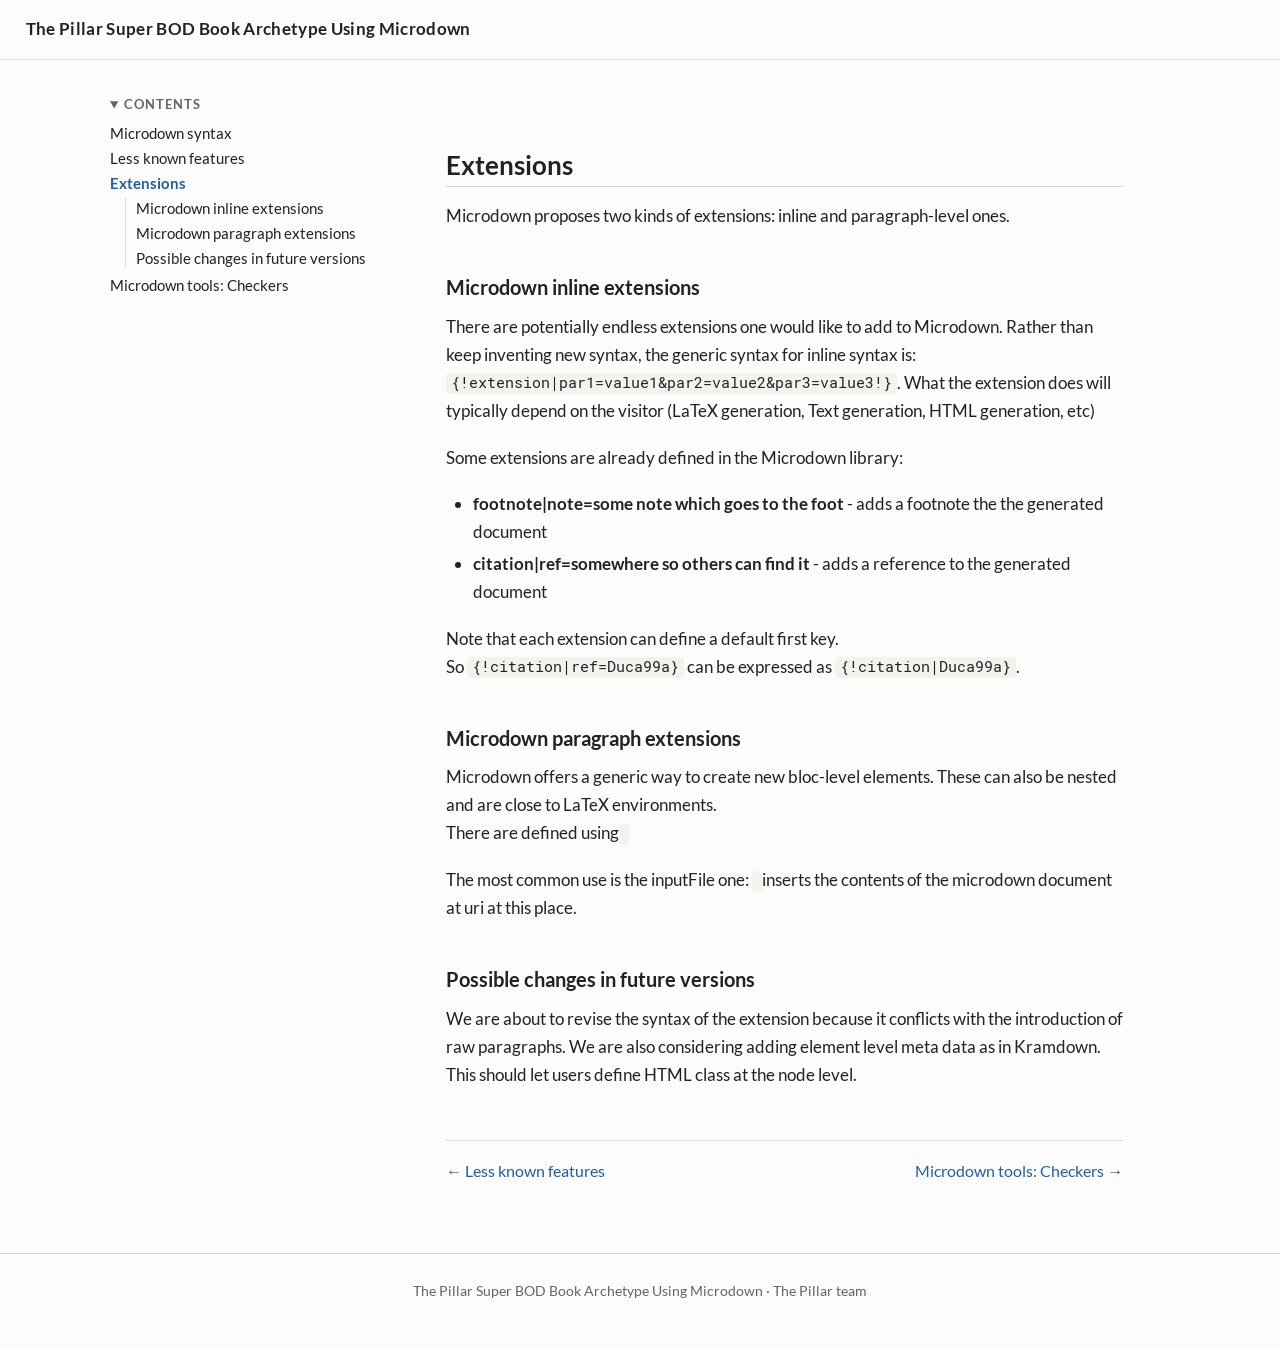
==== _result/site/extensions.html @ 478bfcb7 "first version" ====
<!DOCTYPE html>
<html lang="en">
<head>
  <meta charset="utf-8">
  <meta name="viewport" content="width=device-width, initial-scale=1">
  <title>Extensions</title>
  <meta name="description" content="">
  <meta name="author" content="The Pillar team">
  <link rel="stylesheet" href="_support/html/css/book.css">
</head>
<body>
  <a class="skip-link" href="#content">Skip to the text</a>

  <header class="site-header">
    <a class="site-name" href="index.html">The Pillar Super BOD Book Archetype Using Microdown</a>
  </header>

  <div class="layout">

    <nav class="toc" aria-label="Table of contents">
      <details open>
        <summary>Contents</summary>
        <ol>
          
          <li>
            <a href="microdown-syntax.html">Microdown syntax</a>
            
          </li>
          
          <li>
            <a href="less-known-features.html">Less known features</a>
            
          </li>
          
          <li class="current">
            <a href="extensions.html" aria-current="page">Extensions</a>
            
            <ol>
              
              <li><a href="#microdown-inline-extensions">Microdown inline extensions</a></li>
              
              <li><a href="#microdown-paragraph-extensions">Microdown paragraph extensions</a></li>
              
              <li><a href="#possible-changes-in-future-versions">Possible changes in future versions</a></li>
              
            </ol>
            
          </li>
          
          <li>
            <a href="microdown-tools-checkers.html">Microdown tools: Checkers</a>
            
          </li>
          
        </ol>
      </details>
    </nav>


    <main id="content" class="page">
      

<h2 id="extensions">Extensions</h2>
<p>Microdown proposes two kinds of extensions: inline and paragraph-level ones.</p>

<h3 id="microdown-inline-extensions">Microdown inline extensions</h3>
<p>There are potentially endless extensions one would like to add to Microdown. Rather than keep inventing new syntax, the generic syntax for inline syntax is:<br><code>{!extension|par1=value1&par2=value2&par3=value3!}</code>. What the extension does will typically depend on the visitor (LaTeX generation, Text generation, HTML generation, etc)</p>

<p>Some extensions are already defined in the Microdown library:</p>

<ul>
<li><strong>footnote|note=some note which goes to the foot</strong>  - adds a footnote the the generated document</li>
<li><strong>citation|ref=somewhere so others can find it</strong> - adds a reference to the generated document</li>
</ul>
<p>Note that each extension can define a default first key.<br>So <code>{!citation|ref=Duca99a}</code> can be expressed as <code>{!citation|Duca99a}</code>.</p>

<h3 id="microdown-paragraph-extensions">Microdown paragraph extensions</h3>
<p>Microdown offers a generic way to create new bloc-level elements. These can also be nested<br>and are close to LaTeX environments.<br>There are defined using <code><!tag|key1=value1&key2=value2!></code></p>

<p>The most common use is the inputFile one: <code><!inputFile|path=uri!></code> inserts the contents of the microdown document at uri at this place.</p>

<h3 id="possible-changes-in-future-versions">Possible changes in future versions</h3>
<p>We are about to revise the syntax of the extension because it conflicts with the introduction of raw paragraphs. We are also considering adding element level meta data as in Kramdown. This should let users define HTML class at the node level.</p>

      <nav class="pager" aria-label="Chapters">
        <a class="previous" rel="prev" href="less-known-features.html">← Less known features</a>
        <a class="next" rel="next" href="microdown-tools-checkers.html">Microdown tools: Checkers →</a>
      </nav>
    </main>
  </div>

  <footer class="site-footer">
    <p>The Pillar Super BOD Book Archetype Using Microdown · The Pillar team</p>
  </footer>
</body>
</html>
---- _result/site/_support/html/css/book.css ----
/* book.css: a plain stylesheet for reading technical books.
   No JavaScript, no external resources: the fonts come from ../fonts.
   Used by _support/templates/html/plain.mustache. */

/* ---------- Fonts (local) ---------- */

@font-face {
  font-family: "Lato";
  src: url("../fonts/Lato-Regular.woff2") format("woff2"),
       url("../fonts/Lato-Regular.ttf") format("truetype");
  font-weight: 400;
  font-style: normal;
  font-display: swap;
}

@font-face {
  font-family: "Lato";
  src: url("../fonts/Lato-Bold.woff2") format("woff2"),
       url("../fonts/Lato-Bold.ttf") format("truetype");
  font-weight: 700;
  font-style: normal;
  font-display: swap;
}

@font-face {
  font-family: "Roboto Mono";
  src: url("../fonts/RobotoMono-Regular.ttf") format("truetype");
  font-weight: 400;
  font-style: normal;
  font-display: swap;
}

@font-face {
  font-family: "Roboto Mono";
  src: url("../fonts/RobotoMono-Medium.ttf") format("truetype");
  font-weight: 600;
  font-style: normal;
  font-display: swap;
}

/* ---------- Colors (light, then dark) ---------- */

:root {
  --text: #1f2328;
  --muted: #5d6670;
  --background: #fdfcfa;
  --surface: #f3f1ec;
  --border: #dedad2;
  --accent: #1d5fa8;
  --accent-visited: #6b4aa0;
  --code-background: #f4f2ed;
  --note: #1d5fa8;
  --important: #b5521b;
  --warning: #a32d2d;
  --tip: #2f7d4a;

  --measure: 72ch;
  --toc-width: 17rem;
  --body-font: "Lato", "Helvetica Neue", Arial, sans-serif;
  --code-font: "Roboto Mono", "SF Mono", Menlo, Consolas, monospace;
}

@media (prefers-color-scheme: dark) {
  :root {
    --text: #e3e1dc;
    --muted: #a19d95;
    --background: #1b1c1e;
    --surface: #242528;
    --border: #3a3b3f;
    --accent: #7fb2ec;
    --accent-visited: #b9a0e3;
    --code-background: #232427;
    --note: #7fb2ec;
    --important: #e59a63;
    --warning: #ec8a8a;
    --tip: #7cc994;
  }
}

/* ---------- Page ---------- */

*,
*::before,
*::after {
  box-sizing: border-box;
}

html {
  font-size: 106.25%; /* 17px */
  -webkit-text-size-adjust: 100%;
  text-size-adjust: 100%;
}

body {
  margin: 0;
  background: var(--background);
  color: var(--text);
  font-family: var(--body-font);
  line-height: 1.65;
  font-kerning: normal;
  font-variant-ligatures: common-ligatures;
}

.skip-link {
  position: absolute;
  left: -999rem;
}

.skip-link:focus {
  left: 1rem;
  top: 1rem;
  padding: 0.5rem 1rem;
  background: var(--surface);
  z-index: 10;
}

.site-header {
  padding: 0.9rem 1.5rem;
  border-bottom: 1px solid var(--border);
}

.site-name {
  color: var(--text);
  font-weight: 700;
  letter-spacing: 0.02em;
  text-decoration: none;
}

.layout {
  display: grid;
  grid-template-columns: minmax(0, 1fr);
  max-width: calc(var(--measure) + var(--toc-width) + 6rem);
  margin: 0 auto;
}

.page {
  min-width: 0;
  max-width: var(--measure);
  padding: 1.5rem 1.25rem 4rem;
}

.site-footer {
  padding: 1.5rem;
  border-top: 1px solid var(--border);
  color: var(--muted);
  font-size: 0.85rem;
  text-align: center;
}

/* ---------- Table of contents ---------- */

.toc {
  padding: 1rem 1.25rem 0;
  font-size: 0.9rem;
}

.toc summary {
  cursor: pointer;
  color: var(--muted);
  font-size: 0.75rem;
  font-weight: 700;
  letter-spacing: 0.08em;
  text-transform: uppercase;
}

.toc ol {
  list-style: none;
  margin: 0.5rem 0 0;
  padding: 0;
}

.toc ol ol {
  margin: 0.2rem 0 0.4rem 0.9rem;
  padding-left: 0.6rem;
  border-left: 1px solid var(--border);
}

.toc li {
  margin: 0.25rem 0;
  line-height: 1.35;
}

.toc a {
  color: var(--text);
  text-decoration: none;
}

.toc a:hover {
  color: var(--accent);
}

/* The chapter of the page (site.mustache marks it). */
.toc .current > a {
  color: var(--accent);
  font-weight: 700;
}

/* ---------- Previous / next chapter (site.mustache) ---------- */

.pager {
  display: flex;
  justify-content: space-between;
  gap: 1rem;
  margin-top: 3rem;
  padding-top: 1rem;
  border-top: 1px solid var(--border);
  font-size: 0.95rem;
}

.pager a {
  text-decoration: none;
}

.pager .next {
  margin-left: auto;
  text-align: right;
}

/* A page without contents: the text is centered. */
.layout:not(:has(.toc)) .page {
  margin-inline: auto;
}

/* Wide screens: the contents sit in a sticky column on the left. */
@media (min-width: 64rem) {
  .layout:has(.toc) {
    grid-template-columns: var(--toc-width) minmax(0, 1fr);
    column-gap: 3rem;
  }

  .toc {
    position: sticky;
    top: 0;
    align-self: start;
    max-height: 100vh;
    overflow-y: auto;
    padding: 2rem 0 2rem 1.5rem;
  }

  .page {
    padding-top: 2rem;
  }
}

/* ---------- Text ---------- */

h1,
h2,
h3,
h4,
h5,
h6 {
  line-height: 1.25;
  font-weight: 700;
  margin: 2.2em 0 0.6em;
  scroll-margin-top: 1rem;
}

/* The chapter title: set by plain.mustache, or the first heading of a page
   written with the element templates (header.mustache gives it a level-N class). */
.chapter-title,
.page > h1:first-child,
.page > .heading:first-child {
  border-bottom: 0;
  margin-top: 0.5rem;
  font-size: 2.2rem;
  letter-spacing: -0.01em;
}

h1 { font-size: 2rem; }
h2 { font-size: 1.5rem; padding-bottom: 0.25rem; border-bottom: 1px solid var(--border); }
h3 { font-size: 1.2rem; }
h4 { font-size: 1.05rem; }
h5,
h6 { font-size: 1rem; color: var(--muted); }

p,
ul,
ol,
dl,
table,
figure,
pre,
blockquote {
  margin: 0 0 1.1rem;
}

.page ul,
.page ol {
  padding-left: 1.6rem;
}

li > ul,
li > ol {
  margin-bottom: 0;
}

li + li {
  margin-top: 0.2rem;
}

a {
  color: var(--accent);
  text-decoration-thickness: 1px;
  text-underline-offset: 0.15em;
}

a:visited {
  color: var(--accent-visited);
}

strong {
  font-weight: 700;
}

strike,
del {
  color: var(--muted);
}

hr {
  margin: 2.5rem 0;
  border: 0;
  border-top: 1px solid var(--border);
}

/* ---------- Code ---------- */

code,
kbd,
samp,
pre {
  font-family: var(--code-font);
  font-size: 0.86em;
}

:not(pre) > code {
  padding: 0.1em 0.35em;
  border-radius: 4px;
  background: var(--code-background);
  overflow-wrap: break-word;
}

pre {
  padding: 0.9rem 1.1rem;
  border: 1px solid var(--border);
  border-left: 3px solid var(--accent);
  border-radius: 4px;
  background: var(--code-background);
  line-height: 1.5;
  overflow-x: auto;
  tab-size: 4;
}

pre code {
  padding: 0;
  font-size: inherit;
  background: none;
  white-space: pre;
}

/* Code blocks written by codeBlock.mustache: <figure class="code"> around the pre, with an optional caption. */
figure.code {
  margin: 0 0 1.1rem;
  text-align: left;
}

figure.code pre {
  margin: 0;
}

figure.code figcaption {
  margin-top: 0.35rem;
  text-align: left;
}

/* ---------- Figures and tables ---------- */

figure {
  margin: 1.8rem 0;
  text-align: center;
}

figure img,
.page img {
  max-width: 100%;
  height: auto;
}

figcaption {
  display: block;
  margin-top: 0.5rem;
  color: var(--muted);
  font-size: 0.9rem;
}

table {
  display: block;
  max-width: 100%;
  overflow-x: auto;
  border-collapse: collapse;
  font-size: 0.92rem;
}

th,
td {
  padding: 0.45rem 0.8rem;
  border: 1px solid var(--border);
  text-align: left;
  vertical-align: top;
}

th {
  background: var(--surface);
  font-weight: 700;
}

/* ---------- Quotes and annotated paragraphs ---------- */

blockquote,
.page > q {
  display: block;
  margin: 1.5rem 0;
  padding: 0.2rem 1.1rem;
  border-left: 3px solid var(--border);
  color: var(--muted);
}

.page q::before,
.page q::after {
  content: none;
}

/* Annotated paragraphs (!!note, !!important, ...) are written as <q id="label">. */
q[id] {
  display: block;
  margin: 1.5rem 0;
  padding: 0.8rem 1.1rem;
  border-left: 4px solid var(--note);
  border-radius: 0 4px 4px 0;
  background: var(--surface);
  color: var(--text);
}

q[id]::before {
  content: attr(id);
  display: block;
  margin-bottom: 0.3rem;
  color: var(--note);
  font-size: 0.75rem;
  font-weight: 700;
  letter-spacing: 0.08em;
  text-transform: uppercase;
}

q[id="important"] { border-left-color: var(--important); }
q[id="important"]::before { color: var(--important); }
q[id="warning"],
q[id="caution"] { border-left-color: var(--warning); }
q[id="warning"]::before,
q[id="caution"]::before { color: var(--warning); }
q[id="tip"] { border-left-color: var(--tip); }
q[id="tip"]::before { color: var(--tip); }

/* ---------- Print ---------- */

@media print {
  :root {
    --text: #000;
    --muted: #444;
    --background: #fff;
    --surface: #f2f2f2;
    --border: #bbb;
    --code-background: #f5f5f5;
  }

  html {
    font-size: 11pt;
  }

  .site-header,
  .toc,
  .site-footer,
  .skip-link {
    display: none;
  }

  .layout {
    display: block;
    max-width: none;
  }

  .page {
    max-width: none;
    padding: 0;
  }

  a {
    color: inherit;
    text-decoration: none;
  }

  pre,
  figure,
  table,
  q[id] {
    break-inside: avoid;
  }

  h1,
  h2,
  h3,
  h4 {
    break-after: avoid;
  }

  pre {
    white-space: pre-wrap;
  }
}
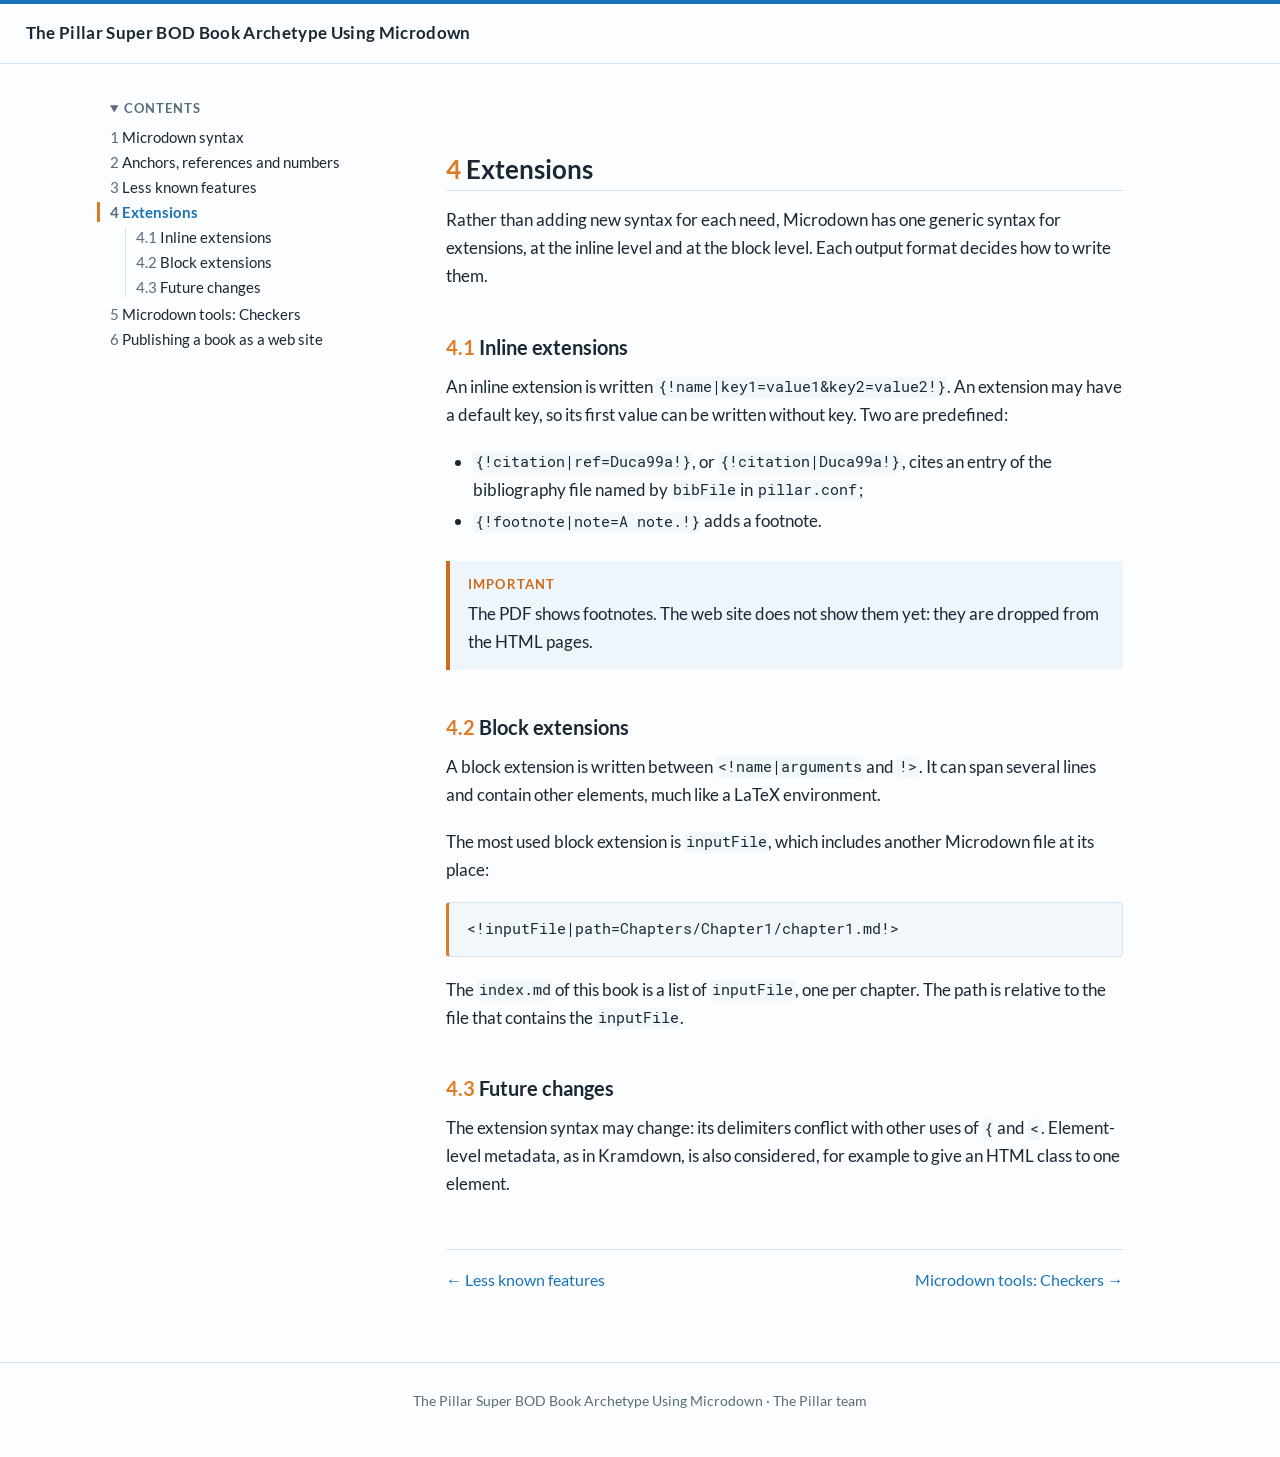
==== commit 13e56417: "archiving for now" ====
--- a/_result/site/extensions.html
+++ b/_result/site/extensions.html
@@ -1,5 +1,5 @@
 <!DOCTYPE html>
-<html lang="en">
+<html lang="en" data-palette="sky">
 <head>
   <meta charset="utf-8">
   <meta name="viewport" content="width=device-width, initial-scale=1">
@@ -23,32 +23,42 @@
         <ol>
           
           <li>
-            <a href="microdown-syntax.html">Microdown syntax</a>
+            <a href="chapSyntax.html"><span class="number">1</span> Microdown syntax</a>
             
           </li>
           
           <li>
-            <a href="less-known-features.html">Less known features</a>
+            <a href="chapReferences.html"><span class="number">2</span> Anchors, references and numbers</a>
+            
+          </li>
+          
+          <li>
+            <a href="less-known-features.html"><span class="number">3</span> Less known features</a>
             
           </li>
           
           <li class="current">
-            <a href="extensions.html" aria-current="page">Extensions</a>
+            <a href="extensions.html" aria-current="page"><span class="number">4</span> Extensions</a>
             
             <ol>
               
-              <li><a href="#microdown-inline-extensions">Microdown inline extensions</a></li>
+              <li><a href="#secInlineExtensions"><span class="number">4.1</span> Inline extensions</a></li>
               
-              <li><a href="#microdown-paragraph-extensions">Microdown paragraph extensions</a></li>
+              <li><a href="#block-extensions"><span class="number">4.2</span> Block extensions</a></li>
               
-              <li><a href="#possible-changes-in-future-versions">Possible changes in future versions</a></li>
+              <li><a href="#future-changes"><span class="number">4.3</span> Future changes</a></li>
               
             </ol>
             
           </li>
           
           <li>
-            <a href="microdown-tools-checkers.html">Microdown tools: Checkers</a>
+            <a href="chapCheckers.html"><span class="number">5</span> Microdown tools: Checkers</a>
+            
+          </li>
+          
+          <li>
+            <a href="chapSite.html"><span class="number">6</span> Publishing a book as a web site</a>
             
           </li>
           
@@ -60,31 +70,39 @@
     <main id="content" class="page">
       
 
-<h2 id="extensions">Extensions</h2>
-<p>Microdown proposes two kinds of extensions: inline and paragraph-level ones.</p>
+<h2 id="extensions"><span class="number">4</span> Extensions</h2>
+<p>Rather than adding new syntax for each need, Microdown has one generic syntax for extensions,
+at the inline level and at the block level.
+Each output format decides how to write them.</p>
 
-<h3 id="microdown-inline-extensions">Microdown inline extensions</h3>
-<p>There are potentially endless extensions one would like to add to Microdown. Rather than keep inventing new syntax, the generic syntax for inline syntax is:<br><code>{!extension|par1=value1&par2=value2&par3=value3!}</code>. What the extension does will typically depend on the visitor (LaTeX generation, Text generation, HTML generation, etc)</p>
-
-<p>Some extensions are already defined in the Microdown library:</p>
+<h3><span class="number">4.1</span> Inline extensions</h3><a id="secInlineExtensions"></a>
+<p>An inline extension is written <code>{!name|key1=value1&amp;key2=value2!}</code>.
+An extension may have a default key, so its first value can be written without key.
+Two are predefined:</p>
 
 <ul>
-<li><strong>footnote|note=some note which goes to the foot</strong>  - adds a footnote the the generated document</li>
-<li><strong>citation|ref=somewhere so others can find it</strong> - adds a reference to the generated document</li>
+<li><code>{!citation|ref=Duca99a!}</code>, or <code>{!citation|Duca99a!}</code>, cites an entry of the bibliography file named by <code>bibFile</code> in <code>pillar.conf</code>;</li>
+<li><code>{!footnote|note=A note.!}</code> adds a footnote.</li>
 </ul>
-<p>Note that each extension can define a default first key.<br>So <code>{!citation|ref=Duca99a}</code> can be expressed as <code>{!citation|Duca99a}</code>.</p>
+<q id="important">The PDF shows footnotes. The web site does not show them yet: they are dropped from the HTML pages.</q>
+<h3 id="block-extensions"><span class="number">4.2</span> Block extensions</h3>
+<p>A block extension is written between <code>&lt;!name|arguments</code> and <code>!&gt;</code>.
+It can span several lines and contain other elements, much like a LaTeX environment.</p>
 
-<h3 id="microdown-paragraph-extensions">Microdown paragraph extensions</h3>
-<p>Microdown offers a generic way to create new bloc-level elements. These can also be nested<br>and are close to LaTeX environments.<br>There are defined using <code><!tag|key1=value1&key2=value2!></code></p>
+<p>The most used block extension is <code>inputFile</code>, which includes another Microdown file at its place:</p>
 
-<p>The most common use is the inputFile one: <code><!inputFile|path=uri!></code> inserts the contents of the microdown document at uri at this place.</p>
+<pre><code>&lt;!inputFile|path=Chapters/Chapter1/chapter1.md!&gt;</code></pre>
 
-<h3 id="possible-changes-in-future-versions">Possible changes in future versions</h3>
-<p>We are about to revise the syntax of the extension because it conflicts with the introduction of raw paragraphs. We are also considering adding element level meta data as in Kramdown. This should let users define HTML class at the node level.</p>
+<p>The <code>index.md</code> of this book is a list of <code>inputFile</code>, one per chapter.
+The path is relative to the file that contains the <code>inputFile</code>.</p>
+
+<h3 id="future-changes"><span class="number">4.3</span> Future changes</h3>
+<p>The extension syntax may change: its delimiters conflict with other uses of <code>{</code> and <code>&lt;</code>.
+Element-level metadata, as in Kramdown, is also considered, for example to give an HTML class to one element.</p>
 
       <nav class="pager" aria-label="Chapters">
         <a class="previous" rel="prev" href="less-known-features.html">← Less known features</a>
-        <a class="next" rel="next" href="microdown-tools-checkers.html">Microdown tools: Checkers →</a>
+        <a class="next" rel="next" href="chapCheckers.html">Microdown tools: Checkers →</a>
       </nav>
     </main>
   </div>
--- a/_result/site/_support/html/css/book.css
+++ b/_result/site/_support/html/css/book.css
@@ -38,9 +38,54 @@
   font-display: swap;
 }
 
-/* ---------- Colors (light, then dark) ---------- */
+/* ---------- Colors ----------
+   Palettes: sky (default: light blue, orange highlights), sunset (orange, blue highlights), classic.
+   Each has a light and a dark variant. site.mustache writes the choice of pillar.conf on <html>:
+     data-palette="sky|sunset|classic"   (missing or empty: sky)
+     data-theme="light|dark"            (missing or empty: follow the reader's system)
+   --accent colors links and the current chapter; --highlight marks code, the current chapter and numbers. */
 
 :root {
+  color-scheme: light;
+
+  /* sky, light */
+  --text: #1b2733;
+  --muted: #5a6b7c;
+  --background: #fbfdff;
+  --surface: #eef5fb;
+  --border: #d5e3ee;
+  --accent: #1a73b8;
+  --accent-visited: #5b55b0;
+  --highlight: #e07b24;
+  --code-background: #f2f7fb;
+  --note: #1a73b8;
+  --important: #d06a17;
+  --warning: #c0392b;
+  --tip: #23845a;
+
+  --measure: 72ch;
+  --toc-width: 17rem;
+  --body-font: "Lato", "Helvetica Neue", Arial, sans-serif;
+  --code-font: "Roboto Mono", "SF Mono", Menlo, Consolas, monospace;
+}
+
+:root[data-palette="sunset"] {
+  --text: #2a2017;
+  --muted: #6f5f50;
+  --background: #fffaf4;
+  --surface: #fbeee1;
+  --border: #eddac6;
+  --accent: #b9570c;
+  --accent-visited: #8a4a8f;
+  --highlight: #2b86c8;
+  --code-background: #fcf4ea;
+  --note: #2b86c8;
+  --important: #b9570c;
+  --warning: #b3302a;
+  --tip: #2f7d4a;
+}
+
+:root[data-palette="classic"] {
   --text: #1f2328;
   --muted: #5d6670;
   --background: #fdfcfa;
@@ -48,20 +93,51 @@
   --border: #dedad2;
   --accent: #1d5fa8;
   --accent-visited: #6b4aa0;
+  --highlight: #1d5fa8;
   --code-background: #f4f2ed;
   --note: #1d5fa8;
   --important: #b5521b;
   --warning: #a32d2d;
   --tip: #2f7d4a;
-
-  --measure: 72ch;
-  --toc-width: 17rem;
-  --body-font: "Lato", "Helvetica Neue", Arial, sans-serif;
-  --code-font: "Roboto Mono", "SF Mono", Menlo, Consolas, monospace;
-}
-
+}
+
+/* Dark variants: they apply when the system is dark (unless the book forces light),
+   and when the book forces dark. */
 @media (prefers-color-scheme: dark) {
-  :root {
+  :root:not([data-theme="light"]) {
+    color-scheme: dark;
+    --text: #dde7f0;
+    --muted: #93a6b8;
+    --background: #0f1923;
+    --surface: #17242f;
+    --border: #273848;
+    --accent: #7cc3f0;
+    --accent-visited: #b4b2f2;
+    --highlight: #f4a259;
+    --code-background: #13202a;
+    --note: #7cc3f0;
+    --important: #f4a259;
+    --warning: #f08a80;
+    --tip: #77cfa0;
+  }
+
+  :root[data-palette="sunset"]:not([data-theme="light"]) {
+    --text: #f0e6db;
+    --muted: #b5a391;
+    --background: #1c1611;
+    --surface: #271e17;
+    --border: #3b2f24;
+    --accent: #f6a560;
+    --accent-visited: #dba8de;
+    --highlight: #82c2ef;
+    --code-background: #221a14;
+    --note: #82c2ef;
+    --important: #f6a560;
+    --warning: #f08a80;
+    --tip: #7cc994;
+  }
+
+  :root[data-palette="classic"]:not([data-theme="light"]) {
     --text: #e3e1dc;
     --muted: #a19d95;
     --background: #1b1c1e;
@@ -69,12 +145,62 @@
     --border: #3a3b3f;
     --accent: #7fb2ec;
     --accent-visited: #b9a0e3;
+    --highlight: #7fb2ec;
     --code-background: #232427;
     --note: #7fb2ec;
     --important: #e59a63;
     --warning: #ec8a8a;
     --tip: #7cc994;
   }
+}
+
+:root[data-theme="dark"] {
+  color-scheme: dark;
+  --text: #dde7f0;
+  --muted: #93a6b8;
+  --background: #0f1923;
+  --surface: #17242f;
+  --border: #273848;
+  --accent: #7cc3f0;
+  --accent-visited: #b4b2f2;
+  --highlight: #f4a259;
+  --code-background: #13202a;
+  --note: #7cc3f0;
+  --important: #f4a259;
+  --warning: #f08a80;
+  --tip: #77cfa0;
+}
+
+:root[data-theme="dark"][data-palette="sunset"] {
+  --text: #f0e6db;
+  --muted: #b5a391;
+  --background: #1c1611;
+  --surface: #271e17;
+  --border: #3b2f24;
+  --accent: #f6a560;
+  --accent-visited: #dba8de;
+  --highlight: #82c2ef;
+  --code-background: #221a14;
+  --note: #82c2ef;
+  --important: #f6a560;
+  --warning: #f08a80;
+  --tip: #7cc994;
+}
+
+:root[data-theme="dark"][data-palette="classic"] {
+  --text: #e3e1dc;
+  --muted: #a19d95;
+  --background: #1b1c1e;
+  --surface: #242528;
+  --border: #3a3b3f;
+  --accent: #7fb2ec;
+  --accent-visited: #b9a0e3;
+  --highlight: #7fb2ec;
+  --code-background: #232427;
+  --note: #7fb2ec;
+  --important: #e59a63;
+  --warning: #ec8a8a;
+  --tip: #7cc994;
 }
 
 /* ---------- Page ---------- */
@@ -116,6 +242,7 @@
 
 .site-header {
   padding: 0.9rem 1.5rem;
+  border-top: 4px solid var(--accent);
   border-bottom: 1px solid var(--border);
 }
 
@@ -191,7 +318,29 @@
 
 /* The chapter of the page (site.mustache marks it). */
 .toc .current > a {
+  display: inline-block;
+  margin-left: -0.75rem;
+  padding-left: 0.55rem;
+  border-left: 3px solid var(--highlight);
   color: var(--accent);
+  font-weight: 700;
+}
+
+/* Numbers of chapters, sections and figures (MicBookHTMLVisitor, site.mustache). */
+.number {
+  color: var(--muted);
+  font-variant-numeric: tabular-nums;
+}
+
+/* In headers and captions, numbers take the highlight color. */
+h2 .number,
+h3 .number,
+h4 .number,
+figcaption .number {
+  color: var(--highlight);
+}
+
+figcaption .number {
   font-weight: 700;
 }
 
@@ -299,6 +448,18 @@
   margin-top: 0.2rem;
 }
 
+/* Task items (- [ ] and - [x]): the checkbox replaces the bullet. */
+li:has(> input[type="checkbox"]:first-child) {
+  list-style: none;
+  margin-left: -1.3rem;
+}
+
+li > input[type="checkbox"]:first-child {
+  accent-color: var(--accent);
+  margin: 0 0.35rem 0 0;
+  vertical-align: -0.1em;
+}
+
 a {
   color: var(--accent);
   text-decoration-thickness: 1px;
@@ -335,7 +496,7 @@
 }
 
 :not(pre) > code {
-  padding: 0.1em 0.35em;
+  padding: 0.1em 0.12em;
   border-radius: 4px;
   background: var(--code-background);
   overflow-wrap: break-word;
@@ -344,7 +505,7 @@
 pre {
   padding: 0.9rem 1.1rem;
   border: 1px solid var(--border);
-  border-left: 3px solid var(--accent);
+  border-left: 3px solid var(--highlight);
   border-radius: 4px;
   background: var(--code-background);
   line-height: 1.5;
